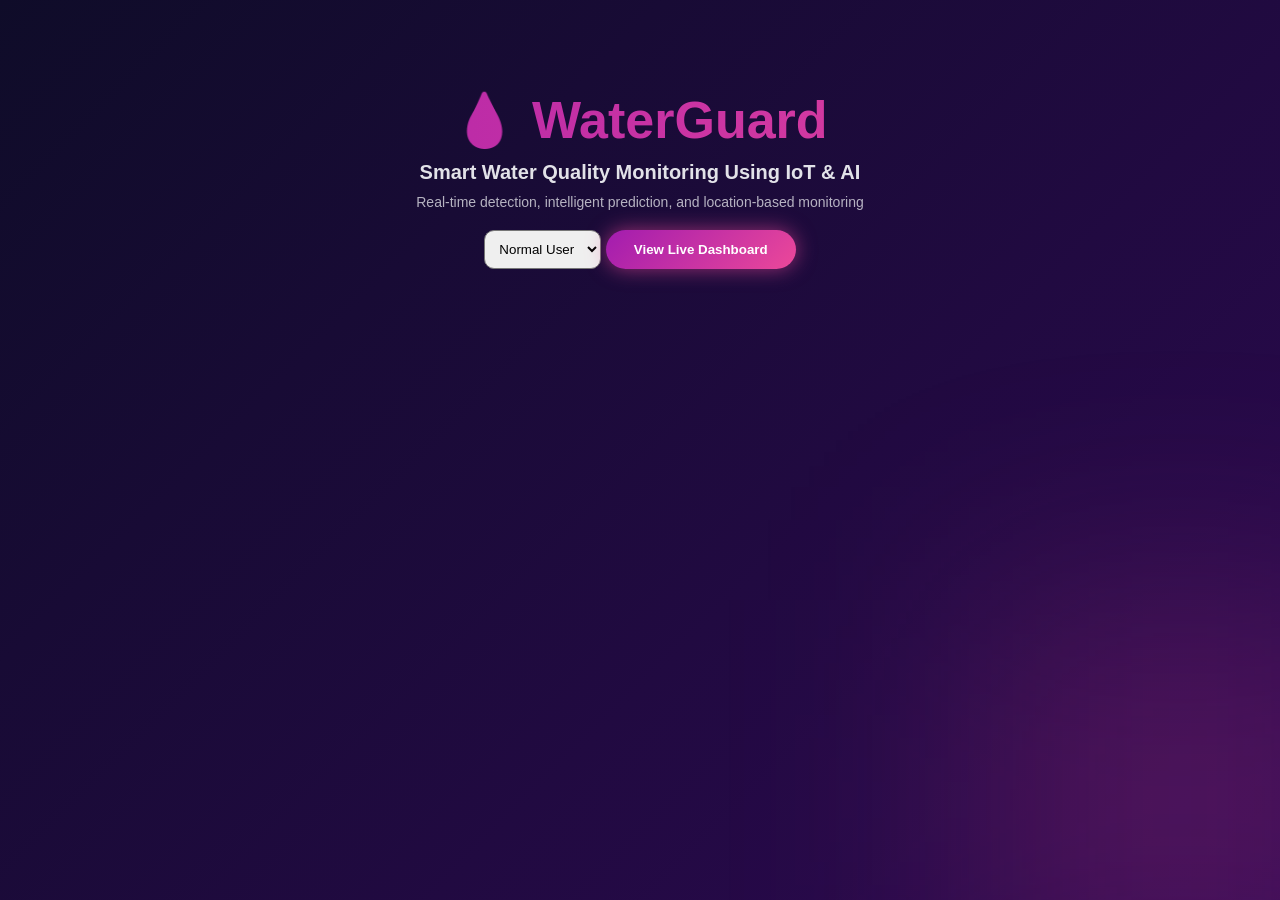
==== waterguard/frontend/index.html @ 86ce91b7 ". somechanges" ====
<!DOCTYPE html>
<html lang="en">
<head>
    <meta charset="UTF-8">
    <title>WaterGuard</title>
    <link rel="stylesheet" href="style.css">
</head>

<body>

<!-- 🌊 HERO SECTION -->
<div class="hero">

    <h1>💧 WaterGuard</h1>

    <h2 class="project-title">
        Smart Water Quality Monitoring Using IoT & AI
    </h2>

    <p class="tagline">
        Real-time detection, intelligent prediction, and location-based monitoring
    </p>

    <!-- 🔥 ROLE SELECTOR (NEW) -->
    <select id="role" style="margin-top:15px; padding:10px; border-radius:10px;">
        <option value="user">Normal User</option>
        <option value="authority">Authority</option>
    </select>

    <!-- 🔹 BUTTON -->
    <button onclick="goToDashboard()">View Live Dashboard</button>

</div>

<script src="script.js"></script>

</body>
</html>
---- waterguard/frontend/style.css ----
/* ===== RESET ===== */
* {
    margin: 0;
    padding: 0;
    box-sizing: border-box;
}

/* ===== BODY (NO BLUE THEME) ===== */
body {
    font-family: 'Segoe UI', sans-serif;
    color: #f8fafc;
    min-height: 100vh;

    background: linear-gradient(135deg, #0f0c29, #3b0764, #db2777);
    background-size: 300% 300%;
    animation: bgMove 10s ease infinite;
}

/* Background animation */
@keyframes bgMove {
    0% { background-position: 0% 50%; }
    50% { background-position: 100% 50%; }
    100% { background-position: 0% 50%; }
}

/* ===== HERO ===== */
.hero {
    text-align: center;
    padding: 90px 20px;
}

/* ===== TITLE ===== */
.hero h1 {
    font-size: 52px;
    margin-bottom: 10px;

    background: linear-gradient(90deg, #a21caf, #ec4899);
    -webkit-background-clip: text;
    background-clip: text;
    color: transparent;
}

/* ===== TEXT ===== */
.project-title {
    font-size: 20px;
    opacity: 0.9;
}

.tagline {
    margin-top: 10px;
    font-size: 14px;
    opacity: 0.7;
}

/* ===== BUTTON ===== */
.hero button {
    margin-top: 20px;
    padding: 12px 28px;
    border-radius: 30px;
    border: none;
    cursor: pointer;

    background: linear-gradient(135deg, #a21caf, #ec4899);
    color: white;
    font-weight: bold;

    box-shadow: 0 0 20px rgba(236,72,153,0.6);
    transition: 0.3s;
}

.hero button:hover {
    transform: scale(1.05);
    box-shadow: 0 0 30px rgba(236,72,153,0.9);
}

/* ===== DASHBOARD ===== */
.dashboard {
    display: flex;
    justify-content: center;
    padding: 50px 20px;
}

/* ===== CARD ===== */
.card {
    width: 370px;
    padding: 25px;
    border-radius: 20px;

    background: rgba(255,255,255,0.08);
    backdrop-filter: blur(15px);

    border: 1px solid rgba(255,255,255,0.1);

    box-shadow:
        0 20px 40px rgba(0,0,0,0.7),
        0 0 25px rgba(236,72,153,0.3);

    transition: 0.3s;
}

.card:hover {
    transform: translateY(-8px);
    box-shadow:
        0 30px 60px rgba(0,0,0,0.9),
        0 0 40px rgba(236,72,153,0.6);
}

/* ===== STATUS ===== */
.status-section {
    display: flex;
    justify-content: space-between;
    align-items: center;
}

#status {
    font-size: 28px;
    font-weight: bold;
}

/* ===== PULSE ===== */
.pulse {
    width: 14px;
    height: 14px;
    border-radius: 50%;
    background: #ec4899;

    box-shadow: 0 0 12px #ec4899;

    animation: pulse 1.5s infinite;
}

@keyframes pulse {
    0% { transform: scale(1); opacity: 1; }
    100% { transform: scale(2); opacity: 0; }
}

/* ===== LOCATION ===== */
#location {
    margin-top: 10px;
    font-size: 14px;
    opacity: 0.85;
}

/* ===== GRID ===== */
.grid {
    display: flex;
    justify-content: space-between;
    gap: 10px;
    margin-top: 20px;
}

/* ===== BOXES (COLORFUL, NO BLUE) ===== */
.box {
    flex: 1;
    padding: 14px;
    border-radius: 12px;
    text-align: center;
    transition: 0.3s;
    color: black;
}

/* Green */
.box:nth-child(1) {
    background: linear-gradient(135deg, #22c55e, #16a34a);
}

/* Yellow */
.box:nth-child(2) {
    background: linear-gradient(135deg, #facc15, #f59e0b);
}

/* Red */
.box:nth-child(3) {
    background: linear-gradient(135deg, #ef4444, #dc2626);
}

/* Purple/Pink */
.box:nth-child(4) {
    background: linear-gradient(135deg, #a21caf, #db2777);
    color: white;
}

/* Hover effect */
.box:hover {
    transform: scale(1.08);
}

/* Text inside box */
.box p {
    font-size: 13px;
    opacity: 0.9;
}

.box h3 {
    margin-top: 5px;
    font-size: 18px;
}

/* ===== ALERT ===== */
#alert {
    margin-top: 15px;
    font-size: 14px;
    color: #facc15;
}

/* ===== EXTRA GLOW ===== */
body::after {
    content: "";
    position: fixed;
    width: 400px;
    height: 400px;
    background: rgba(236,72,153,0.2);
    filter: blur(120px);
    bottom: -100px;
    right: -100px;
}

/* ===== MOBILE ===== */
@media (max-width: 500px) {
    .card {
        width: 90%;
    }

    .hero h1 {
        font-size: 40px;
    }
}
/* ===== MAP STYLING (NEW) ===== */
#map {
    width: 90%;
    height: 400px;
    margin: 20px auto;

    border-radius: 20px;

    border: 1px solid rgba(255,255,255,0.1);

    box-shadow:
        0 20px 40px rgba(0,0,0,0.7),
        0 0 25px rgba(236,72,153,0.3);

    overflow: hidden;
}
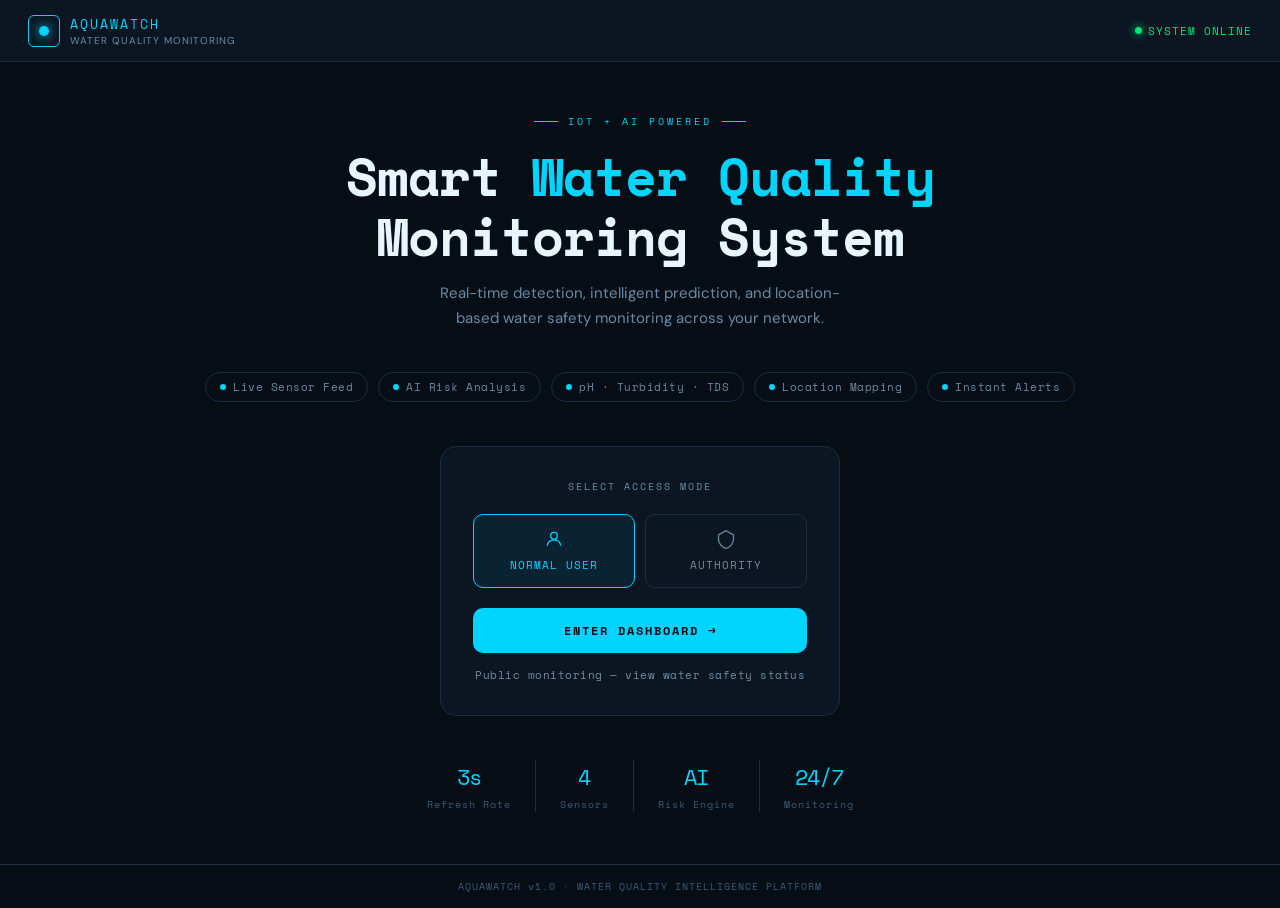
==== commit f51e9cfb: ". 24-4" ====
--- a/waterguard/frontend/index.html
+++ b/waterguard/frontend/index.html
@@ -2,37 +2,477 @@
 <html lang="en">
 <head>
     <meta charset="UTF-8">
-    <title>WaterGuard</title>
-    <link rel="stylesheet" href="style.css">
+    <meta name="viewport" content="width=device-width, initial-scale=1.0">
+    <title>AquaWatch — Water Quality Monitoring</title>
+    <link href="https://fonts.googleapis.com/css2?family=Space+Mono:wght@400;700&family=DM+Sans:wght@300;400;500&display=swap" rel="stylesheet">
+    <style>
+        * { margin: 0; padding: 0; box-sizing: border-box; }
+
+        :root {
+            --bg: #060d14;
+            --surface: #0b1622;
+            --surface2: #111e2e;
+            --border: #1c2d40;
+            --accent: #00d4ff;
+            --accent2: #0095b3;
+            --safe: #00e676;
+            --muted: #6b8ba4;
+            --label: #3a5a78;
+            --text: #e8f4ff;
+            --font-head: 'Space Mono', monospace;
+            --font-body: 'DM Sans', sans-serif;
+        }
+
+        body {
+            background: var(--bg);
+            color: var(--text);
+            font-family: var(--font-body);
+            min-height: 100vh;
+            display: flex;
+            flex-direction: column;
+        }
+
+        /* CRT scanline overlay */
+        body::before {
+            content: '';
+            position: fixed;
+            inset: 0;
+            background: repeating-linear-gradient(
+                0deg,
+                transparent,
+                transparent 2px,
+                rgba(0, 212, 255, 0.012) 2px,
+                rgba(0, 212, 255, 0.012) 4px
+            );
+            pointer-events: none;
+            z-index: 0;
+        }
+
+        /* ===== TOPBAR ===== */
+        .topbar {
+            display: flex;
+            justify-content: space-between;
+            align-items: center;
+            padding: 14px 28px;
+            background: var(--surface);
+            border-bottom: 1px solid var(--border);
+            position: relative;
+            z-index: 10;
+        }
+
+        .logo { display: flex; align-items: center; gap: 10px; }
+
+        .logo-icon {
+            width: 32px;
+            height: 32px;
+            border: 1.5px solid var(--accent);
+            border-radius: 6px;
+            display: flex;
+            align-items: center;
+            justify-content: center;
+            position: relative;
+            flex-shrink: 0;
+        }
+
+        .logo-icon::after {
+            content: '';
+            position: absolute;
+            width: 10px;
+            height: 10px;
+            border-radius: 50%;
+            background: var(--accent);
+            box-shadow: 0 0 12px var(--accent);
+        }
+
+        .logo-text {
+            font-family: var(--font-head);
+            font-size: 13px;
+            letter-spacing: 2px;
+            color: var(--accent);
+            text-transform: uppercase;
+        }
+
+        .logo-sub {
+            font-size: 10px;
+            color: var(--muted);
+            letter-spacing: 1px;
+        }
+
+        .live-badge {
+            display: flex;
+            align-items: center;
+            gap: 6px;
+            font-size: 11px;
+            font-family: var(--font-head);
+            color: var(--safe);
+            letter-spacing: 1px;
+        }
+
+        .live-dot {
+            width: 7px;
+            height: 7px;
+            border-radius: 50%;
+            background: var(--safe);
+            box-shadow: 0 0 8px var(--safe);
+            animation: blink 1.4s infinite;
+        }
+
+        @keyframes blink {
+            0%, 100% { opacity: 1; }
+            50% { opacity: 0.3; }
+        }
+
+        /* ===== MAIN ===== */
+        .main {
+            flex: 1;
+            display: flex;
+            flex-direction: column;
+            align-items: center;
+            justify-content: center;
+            padding: 52px 24px;
+            position: relative;
+            z-index: 1;
+        }
+
+        /* ===== EYEBROW ===== */
+        .eyebrow {
+            font-family: var(--font-head);
+            font-size: 10px;
+            letter-spacing: 3px;
+            color: var(--accent);
+            text-transform: uppercase;
+            margin-bottom: 18px;
+            display: flex;
+            align-items: center;
+            gap: 10px;
+        }
+
+        .eyebrow::before,
+        .eyebrow::after {
+            content: '';
+            width: 24px;
+            height: 1px;
+            background: var(--accent);
+        }
+
+        /* ===== HERO TEXT ===== */
+        .hero-title {
+            font-family: var(--font-head);
+            font-size: clamp(28px, 5vw, 52px);
+            font-weight: 700;
+            color: var(--text);
+            text-align: center;
+            line-height: 1.15;
+            max-width: 680px;
+            margin-bottom: 14px;
+            letter-spacing: -1px;
+        }
+
+        .hero-title span { color: var(--accent); }
+
+        .hero-sub {
+            font-size: 15px;
+            color: var(--muted);
+            text-align: center;
+            max-width: 440px;
+            line-height: 1.7;
+            margin-bottom: 40px;
+        }
+
+        /* ===== FEATURE STRIP ===== */
+        .feature-strip {
+            display: flex;
+            gap: 10px;
+            margin-bottom: 44px;
+            flex-wrap: wrap;
+            justify-content: center;
+        }
+
+        .feat {
+            display: flex;
+            align-items: center;
+            gap: 7px;
+            padding: 6px 14px;
+            border: 1px solid var(--border);
+            border-radius: 20px;
+            font-size: 11px;
+            font-family: var(--font-head);
+            color: var(--muted);
+            letter-spacing: 0.5px;
+        }
+
+        .feat-dot {
+            width: 6px;
+            height: 6px;
+            border-radius: 50%;
+            background: var(--accent);
+        }
+
+        /* ===== LOGIN CARD ===== */
+        .card {
+            background: var(--surface);
+            border: 1px solid var(--border);
+            border-radius: 16px;
+            padding: 32px;
+            width: 100%;
+            max-width: 400px;
+        }
+
+        .card-label {
+            font-size: 10px;
+            font-family: var(--font-head);
+            color: var(--muted);
+            letter-spacing: 2px;
+            text-transform: uppercase;
+            margin-bottom: 20px;
+            text-align: center;
+        }
+
+        /* ===== ROLE SELECTOR ===== */
+        .role-row {
+            display: grid;
+            grid-template-columns: 1fr 1fr;
+            gap: 10px;
+            margin-bottom: 20px;
+        }
+
+        .role-btn {
+            padding: 14px 12px;
+            border-radius: 10px;
+            border: 1.5px solid var(--border);
+            background: transparent;
+            cursor: pointer;
+            font-family: var(--font-head);
+            font-size: 11px;
+            letter-spacing: 1px;
+            color: var(--muted);
+            text-transform: uppercase;
+            transition: 0.2s;
+            text-align: center;
+        }
+
+        .role-btn:hover {
+            border-color: var(--accent2);
+            color: var(--text);
+        }
+
+        .role-btn.active {
+            border-color: var(--accent);
+            color: var(--accent);
+            background: rgba(0, 212, 255, 0.07);
+        }
+
+        .role-icon {
+            display: block;
+            margin-bottom: 8px;
+            display: flex;
+            justify-content: center;
+        }
+
+        /* ===== ENTER BUTTON ===== */
+        .enter-btn {
+            width: 100%;
+            padding: 14px;
+            border-radius: 10px;
+            background: var(--accent);
+            border: none;
+            cursor: pointer;
+            font-family: var(--font-head);
+            font-size: 12px;
+            letter-spacing: 2px;
+            color: #060d14;
+            font-weight: 700;
+            text-transform: uppercase;
+            transition: 0.2s;
+        }
+
+        .enter-btn:hover { opacity: 0.88; }
+        .enter-btn:active { transform: scale(0.98); }
+
+        .role-desc {
+            font-size: 11px;
+            color: var(--muted);
+            text-align: center;
+            margin-top: 14px;
+            font-family: var(--font-head);
+            letter-spacing: 0.5px;
+            min-height: 14px;
+        }
+
+        /* ===== STATS ROW ===== */
+        .stats-row {
+            display: flex;
+            gap: 24px;
+            justify-content: center;
+            margin-top: 44px;
+            flex-wrap: wrap;
+        }
+
+        .stat {
+            display: flex;
+            flex-direction: column;
+            align-items: center;
+            gap: 4px;
+        }
+
+        .stat-num {
+            font-family: var(--font-head);
+            font-size: 22px;
+            color: var(--accent);
+            letter-spacing: -1px;
+        }
+
+        .stat-lbl {
+            font-size: 10px;
+            color: var(--label);
+            letter-spacing: 1px;
+            font-family: var(--font-head);
+        }
+
+        .stat-div {
+            width: 1px;
+            background: var(--border);
+            align-self: stretch;
+        }
+
+        /* ===== FOOTER ===== */
+        footer {
+            text-align: center;
+            padding: 14px;
+            border-top: 1px solid var(--border);
+            font-size: 10px;
+            color: var(--label);
+            font-family: var(--font-head);
+            letter-spacing: 1px;
+            position: relative;
+            z-index: 1;
+        }
+
+        /* ===== MOBILE ===== */
+        @media (max-width: 500px) {
+            .hero-title { font-size: 26px; }
+            .topbar { padding: 12px 16px; }
+            .card { padding: 24px 18px; }
+            .stats-row { gap: 16px; }
+        }
+    </style>
 </head>
-
 <body>
 
-<!-- 🌊 HERO SECTION -->
-<div class="hero">
-
-    <h1>💧 WaterGuard</h1>
-
-    <h2 class="project-title">
-        Smart Water Quality Monitoring Using IoT & AI
-    </h2>
-
-    <p class="tagline">
-        Real-time detection, intelligent prediction, and location-based monitoring
-    </p>
-
-    <!-- 🔥 ROLE SELECTOR (NEW) -->
-    <select id="role" style="margin-top:15px; padding:10px; border-radius:10px;">
-        <option value="user">Normal User</option>
-        <option value="authority">Authority</option>
-    </select>
-
-    <!-- 🔹 BUTTON -->
-    <button onclick="goToDashboard()">View Live Dashboard</button>
-
-</div>
-
-<script src="script.js"></script>
+    <div class="topbar">
+        <div class="logo">
+            <div class="logo-icon"></div>
+            <div>
+                <div class="logo-text">AquaWatch</div>
+                <div class="logo-sub">WATER QUALITY MONITORING</div>
+            </div>
+        </div>
+        <div class="live-badge">
+            <div class="live-dot"></div>
+            SYSTEM ONLINE
+        </div>
+    </div>
+
+    <div class="main">
+        <div class="eyebrow">IoT + AI Powered</div>
+
+        <h1 class="hero-title">
+            Smart <span>Water Quality</span><br>Monitoring System
+        </h1>
+
+        <p class="hero-sub">
+            Real-time detection, intelligent prediction, and location-based water safety monitoring across your network.
+        </p>
+
+        <div class="feature-strip">
+            <div class="feat"><div class="feat-dot"></div>Live Sensor Feed</div>
+            <div class="feat"><div class="feat-dot"></div>AI Risk Analysis</div>
+            <div class="feat"><div class="feat-dot"></div>pH · Turbidity · TDS</div>
+            <div class="feat"><div class="feat-dot"></div>Location Mapping</div>
+            <div class="feat"><div class="feat-dot"></div>Instant Alerts</div>
+        </div>
+
+        <div class="card">
+            <div class="card-label">Select Access Mode</div>
+
+            <div class="role-row">
+                <button class="role-btn active" id="btnUser" onclick="selectRole('user')">
+                    <span class="role-icon">
+                        <svg width="20" height="20" viewBox="0 0 24 24" fill="none" stroke="currentColor" stroke-width="1.5">
+                            <circle cx="12" cy="8" r="4"/>
+                            <path d="M4 20c0-4 3.6-7 8-7s8 3 8 7"/>
+                        </svg>
+                    </span>
+                    Normal User
+                </button>
+                <button class="role-btn" id="btnAuth" onclick="selectRole('authority')">
+                    <span class="role-icon">
+                        <svg width="20" height="20" viewBox="0 0 24 24" fill="none" stroke="currentColor" stroke-width="1.5">
+                            <path d="M12 2L3 7v5c0 5.25 3.75 10.15 9 11.25C17.25 22.15 21 17.25 21 12V7L12 2z"/>
+                        </svg>
+                    </span>
+                    Authority
+                </button>
+            </div>
+
+            <!-- Hidden input keeps script.js compatibility -->
+            <input type="hidden" id="role" value="user">
+
+            <button class="enter-btn" onclick="goToDashboard()">
+                ENTER DASHBOARD →
+            </button>
+
+            <div class="role-desc" id="roleDesc">
+                Public monitoring — view water safety status
+            </div>
+        </div>
+
+        <div class="stats-row">
+            <div class="stat">
+                <div class="stat-num">3s</div>
+                <div class="stat-lbl">Refresh Rate</div>
+            </div>
+            <div class="stat-div"></div>
+            <div class="stat">
+                <div class="stat-num">4</div>
+                <div class="stat-lbl">Sensors</div>
+            </div>
+            <div class="stat-div"></div>
+            <div class="stat">
+                <div class="stat-num">AI</div>
+                <div class="stat-lbl">Risk Engine</div>
+            </div>
+            <div class="stat-div"></div>
+            <div class="stat">
+                <div class="stat-num">24/7</div>
+                <div class="stat-lbl">Monitoring</div>
+            </div>
+        </div>
+    </div>
+
+    <footer>AQUAWATCH v1.0 · WATER QUALITY INTELLIGENCE PLATFORM</footer>
+
+    <script>
+        let selectedRole = 'user';
+
+        const descs = {
+            user: 'Public monitoring — view water safety status',
+            authority: 'Admin access — full alerts, history & controls'
+        };
+
+        function selectRole(r) {
+            selectedRole = r;
+            document.getElementById('btnUser').classList.toggle('active', r === 'user');
+            document.getElementById('btnAuth').classList.toggle('active', r === 'authority');
+            document.getElementById('roleDesc').innerText = descs[r];
+            document.getElementById('role').value = r;
+        }
+
+        function goToDashboard() {
+            localStorage.setItem('role', selectedRole);
+            window.location.href = 'dashboard.html';
+        }
+    </script>
 
 </body>
 </html>
